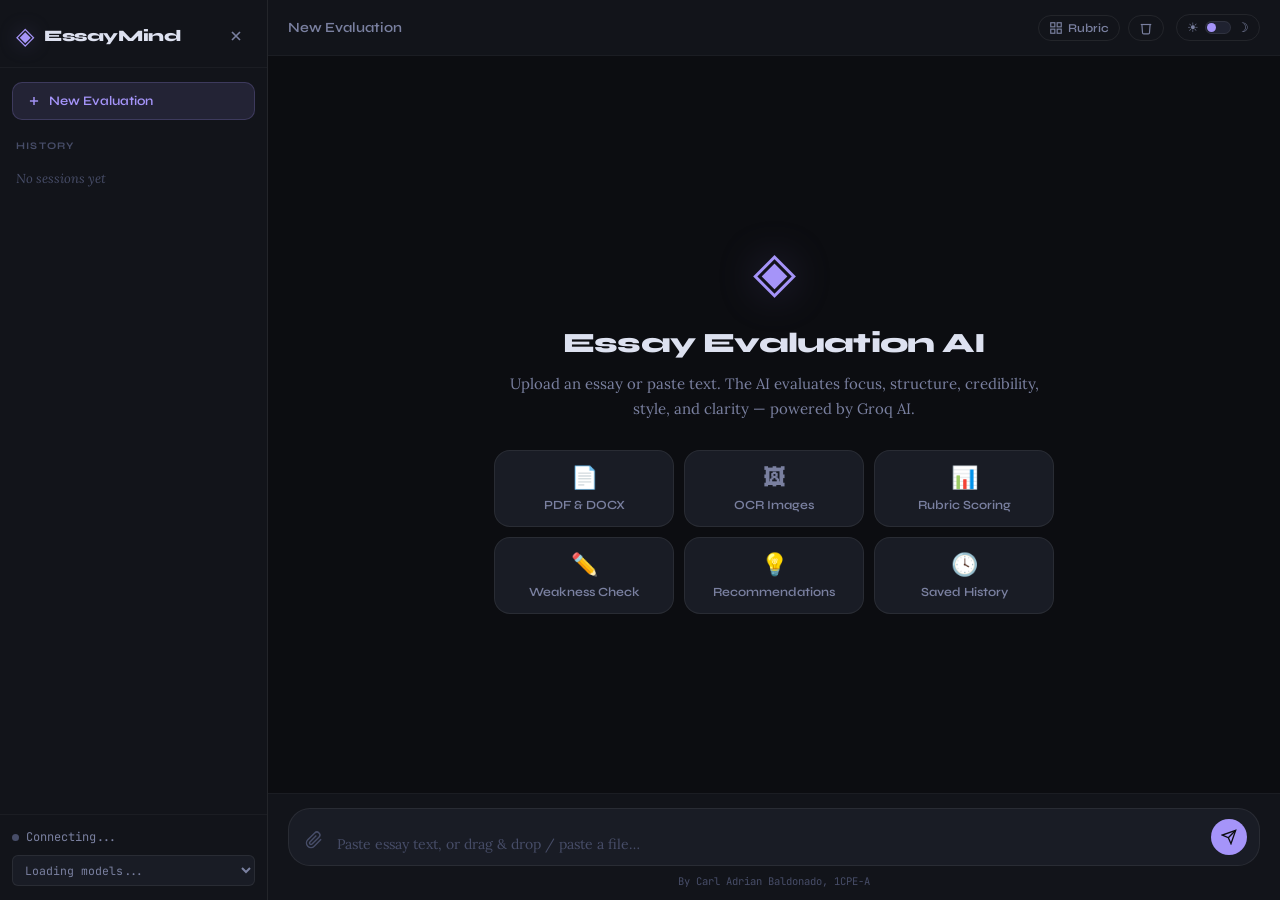
==== templates/index.html @ 4fd53bd6 "EssayMind Groq edition" ====
<!DOCTYPE html>
<html lang="en" data-theme="dark">
<head>
  <meta charset="UTF-8" />
  <meta name="viewport" content="width=device-width, initial-scale=1.0, viewport-fit=cover, maximum-scale=1.0, user-scalable=no" />
  <meta name="mobile-web-app-capable" content="yes" />
  <meta name="apple-mobile-web-app-capable" content="yes" />
  <meta name="apple-mobile-web-app-status-bar-style" content="black-translucent" />
  <meta name="apple-mobile-web-app-title" content="EssayMind" />
  <meta name="theme-color" content="#0c0d11" />
  <title>EssayMind — AI Essay Evaluator</title>
  <link rel="preconnect" href="https://fonts.googleapis.com" />
  <link href="https://fonts.googleapis.com/css2?family=Syne:wght@400;600;700;800&family=Lora:ital,wght@0,400;0,500;0,600;1,400&family=JetBrains+Mono:wght@300;400;500&display=swap" rel="stylesheet" />
  <link rel="stylesheet" href="/static/css/styles.css?v=9" />
</head>
<body>

<!-- ── SIDEBAR ─────────────────────────────────────────────────────────── -->
<aside class="sidebar" id="sidebar">
  <div class="sidebar-head">
    <div class="logo">
      <div class="logo-mark">◈</div>
      <span class="logo-name">EssayMind</span>
    </div>
    <button class="icon-btn" id="sidebarToggle" title="Collapse sidebar">
      <svg width="16" height="16" viewBox="0 0 24 24" fill="none" stroke="currentColor" stroke-width="2.5"><path d="M18 6L6 18M6 6l12 12"/></svg>
    </button>
  </div>

  <button class="new-eval-btn" id="newSessionBtn">
    <svg width="14" height="14" viewBox="0 0 24 24" fill="none" stroke="currentColor" stroke-width="2.5"><line x1="12" y1="5" x2="12" y2="19"/><line x1="5" y1="12" x2="19" y2="12"/></svg>
    New Evaluation
  </button>

  <div class="history-wrap">
    <p class="section-label">History</p>
    <div class="history-list" id="historyList">
      <div class="history-empty" id="historyEmpty">No sessions yet</div>
    </div>
  </div>

  <div class="sidebar-foot">
    <div class="ollama-badge" id="ollamaBadge">
      <span class="status-dot" id="statusDot"></span>
      <span id="statusText">Connecting...</span>
    </div>
    <div class="model-row">
      <select class="model-select" id="modelSelect" title="Active model">
        <option value="">Loading models...</option>
      </select>
    </div>
  </div>
</aside>

<!-- ── MAIN ────────────────────────────────────────────────────────────── -->
<main class="main" id="main">

  <!-- Topbar -->
  <header class="topbar">
    <button class="icon-btn" id="openSidebar" title="Open sidebar" style="display:none;">
      <svg width="18" height="18" viewBox="0 0 24 24" fill="none" stroke="currentColor" stroke-width="2"><line x1="3" y1="12" x2="21" y2="12"/><line x1="3" y1="6" x2="21" y2="6"/><line x1="3" y1="18" x2="21" y2="18"/></svg>
    </button>
    <span class="topbar-title" id="topbarTitle">New Evaluation</span>
    <div class="topbar-right">
      <button class="icon-btn chip-btn" id="rubricBtn" title="Configure rubric">
        <svg width="14" height="14" viewBox="0 0 24 24" fill="none" stroke="currentColor" stroke-width="2"><rect x="3" y="3" width="7" height="7"/><rect x="14" y="3" width="7" height="7"/><rect x="14" y="14" width="7" height="7"/><rect x="3" y="14" width="7" height="7"/></svg>
        Rubric
      </button>
      <button class="icon-btn chip-btn danger-chip" id="deleteSessionBtn" title="Delete session">
        <svg width="14" height="14" viewBox="0 0 24 24" fill="none" stroke="currentColor" stroke-width="2"><polyline points="3 6 5 6 21 6"/><path d="M19 6l-1 14a2 2 0 0 1-2 2H8a2 2 0 0 1-2-2L5 6"/></svg>
      </button>
      <!-- Theme toggle — farthest right -->
      <button class="theme-btn" id="themeToggle" title="Toggle light/dark mode">
        <span class="theme-sun">☀</span>
        <span class="theme-track"><span class="theme-knob"></span></span>
        <span class="theme-moon">☽</span>
      </button>
    </div>
  </header>

  <!-- Chat / Welcome area -->
  <div class="chat-area" id="chatArea">
    <div class="welcome" id="welcomeScreen">
      <div class="welcome-inner">
        <div class="welcome-glyph">◈</div>
        <h2 class="welcome-h">Essay Evaluation AI</h2>
        <p class="welcome-p">Upload an essay or paste text. The AI evaluates focus, structure, credibility, style, and clarity — powered by Groq AI.</p>
        <div class="feature-grid">
          <div class="feat"><span>📄</span><span>PDF & DOCX</span></div>
          <div class="feat"><span>🖼</span><span>OCR Images</span></div>
          <div class="feat"><span>📊</span><span>Rubric Scoring</span></div>
          <div class="feat"><span>✏️</span><span>Weakness Check</span></div>
          <div class="feat"><span>💡</span><span>Recommendations</span></div>
          <div class="feat"><span>🕓</span><span>Saved History</span></div>
        </div>
      </div>
    </div>
    <div class="messages" id="messages"></div>
  </div>

  <!-- Input Area -->
  <div class="input-area">
    <div class="file-chips" id="fileChips" style="display:none;"></div>
    <div class="input-box" id="inputBox">
      <label class="attach-btn" title="Attach file (PDF, DOCX, TXT, PNG, JPG)">
        <input type="file" id="fileInput" accept=".pdf,.docx,.txt,.png,.jpg,.jpeg,.webp,.bmp" style="display:none;" />
        <svg width="18" height="18" viewBox="0 0 24 24" fill="none" stroke="currentColor" stroke-width="2"><path d="M21.44 11.05l-9.19 9.19a6 6 0 0 1-8.49-8.49l9.19-9.19a4 4 0 0 1 5.66 5.66l-9.2 9.19a2 2 0 0 1-2.83-2.83l8.49-8.48"/></svg>
      </label>
      <textarea id="chatInput" class="chat-input" rows="1" placeholder="Paste essay text, or drag & drop / paste a file…"></textarea>
      <button class="send-btn" id="sendBtn" title="Evaluate">
        <svg width="16" height="16" viewBox="0 0 24 24" fill="none" stroke="currentColor" stroke-width="2"><line x1="22" y1="2" x2="11" y2="13"/><polygon points="22 2 15 22 11 13 2 9 22 2"/></svg>
      </button>
    </div>
    <p class="input-hint">By Carl Adrian Baldonado, 1CPE-A</p>
  </div>
</main>

<!-- ── RUBRIC MODAL ─────────────────────────────────────────────────────── -->
<div class="modal-bg" id="rubricModal" style="display:none;">
  <div class="modal">
    <div class="modal-head">
      <h3>Grading Rubric</h3>
      <button class="icon-btn" id="rubricClose">×</button>
    </div>
    <p class="modal-desc">Adjust criterion weights. Total must equal 100%.</p>
    <div id="rubricFields"></div>
    <div class="rubric-total-row">
      <span>Total</span>
      <span id="rubricTotal" class="rubric-total-val">100%</span>
    </div>
    <div class="modal-foot">
      <button class="btn-ghost" id="rubricReset">Reset</button>
      <button class="btn-primary" id="rubricSave">Save</button>
    </div>
  </div>
</div>

<!-- Rename Modal -->
<div class="modal-bg" id="renameModal" style="display:none;">
  <div class="modal" style="max-width:360px;">
    <div class="modal-head">
      <h3>Rename Session</h3>
      <button class="icon-btn" id="renameClose">×</button>
    </div>
    <div style="padding:16px 22px 8px;">
      <input type="text" id="renameInput" class="rename-input" placeholder="Session name…" maxlength="80" />
    </div>
    <div class="modal-foot">
      <button class="btn-ghost" id="renameCancel">Cancel</button>
      <button class="btn-primary" id="renameConfirm">Rename</button>
    </div>
  </div>
</div>

<div class="mob-overlay" id="mobOverlay"></div>

<div class="drop-overlay" id="dropOverlay">
  <div class="drop-overlay-inner">
    <div class="drop-icon">⬆</div>
    <div class="drop-label">Drop your file here</div>
    <div class="drop-sub">PDF · DOCX · TXT · Image</div>
  </div>
</div>

<script src="/static/js/app.js?v=9"></script>
</body>
</html>
---- static/css/styles.css ----
/* ============================================================
   EssayMind — Complete Design System v5
   ============================================================ */
:root {
  --r-sm:6px;--r-md:10px;--r-lg:16px;--r-xl:22px;
  --ease:cubic-bezier(.4,0,.2,1);--t:.22s;
  --font-display:'Syne',sans-serif;
  --font-body:'Lora',Georgia,serif;
  --font-mono:'JetBrains Mono',monospace;
  --sidebar-w:268px;
}
[data-theme="dark"] {
  --bg:#0c0d11;--bg-s:#12141a;--bg-e:#191c25;--bg-h:#1f2230;--bg-card:#161920;
  --br:rgba(255,255,255,.07);--br-s:rgba(255,255,255,.04);
  --tx:#dde1f0;--tx-2:#7a80a0;--tx-3:#474d68;--tx-inv:#0c0d11;
  --ac:#a594f9;--ac-dim:rgba(165,148,249,.12);--ac-glow:rgba(165,148,249,.25);--ac-hover:#b8aaff;
  --green:#4ade80;--red:#f87171;--yellow:#fbbf24;--orange:#fb923c;--blue:#60a5fa;
  --shadow:0 4px 32px rgba(0,0,0,.5);--shadow-lg:0 12px 60px rgba(0,0,0,.7);
}
[data-theme="light"] {
  --bg:#f5f4f0;--bg-s:#ffffff;--bg-e:#fafaf8;--bg-h:#eeecea;--bg-card:#ffffff;
  --br:rgba(0,0,0,.08);--br-s:rgba(0,0,0,.04);
  --tx:#1e1c1a;--tx-2:#5a5f7a;--tx-3:#aaa59f;--tx-inv:#ffffff;
  --ac:#5b4ce0;--ac-dim:rgba(91,76,224,.08);--ac-glow:rgba(91,76,224,.2);--ac-hover:#4a3dc8;
  --green:#16a34a;--red:#dc2626;--yellow:#d97706;--orange:#ea580c;--blue:#2563eb;
  --shadow:0 4px 24px rgba(0,0,0,.08);--shadow-lg:0 12px 48px rgba(0,0,0,.12);
}
*,*::before,*::after{box-sizing:border-box;margin:0;padding:0;}
html,body{height:100%;overflow:hidden;}
body{font-family:var(--font-body);background:var(--bg);color:var(--tx);display:flex;transition:background var(--t) var(--ease),color var(--t) var(--ease);}
::-webkit-scrollbar{width:5px;}
::-webkit-scrollbar-track{background:transparent;}
::-webkit-scrollbar-thumb{background:var(--br);border-radius:99px;}

/* SIDEBAR */
.sidebar{width:var(--sidebar-w);min-width:var(--sidebar-w);background:var(--bg-s);border-right:1px solid var(--br);display:flex;flex-direction:column;height:100vh;overflow:hidden;z-index:200;transition:width var(--t) var(--ease),min-width var(--t) var(--ease),transform var(--t) var(--ease);}
.sidebar.hidden{width:0;min-width:0;}
.sidebar-head{display:flex;align-items:center;justify-content:space-between;padding:20px 16px 16px;border-bottom:1px solid var(--br-s);flex-shrink:0;}
.logo{display:flex;align-items:center;gap:10px;}
.logo-mark{font-size:24px;color:var(--ac);filter:drop-shadow(0 0 10px var(--ac-glow));animation:float 4s ease-in-out infinite;}
.logo-name{font-family:var(--font-display);font-weight:800;font-size:16px;letter-spacing:-0.4px;white-space:nowrap;}
@keyframes float{0%,100%{transform:translateY(0);}50%{transform:translateY(-3px);}}
.new-eval-btn{margin:14px 12px 6px;padding:10px 14px;background:var(--ac-dim);color:var(--ac);border:1px solid rgba(165,148,249,.2);border-radius:var(--r-md);font-family:var(--font-display);font-weight:600;font-size:13px;cursor:pointer;display:flex;align-items:center;gap:8px;transition:all var(--t) var(--ease);flex-shrink:0;}
.new-eval-btn:hover{background:var(--ac);color:var(--tx-inv);border-color:var(--ac);transform:translateY(-1px);box-shadow:0 4px 16px var(--ac-glow);}
.history-wrap{flex:1;overflow-y:auto;padding:4px 8px;}
.section-label{font-family:var(--font-display);font-size:10px;font-weight:700;text-transform:uppercase;letter-spacing:1.2px;color:var(--tx-3);padding:10px 8px 6px;}
.history-empty{padding:12px 8px;font-size:13px;color:var(--tx-3);font-style:italic;}
.history-item{display:flex;align-items:center;gap:8px;padding:9px 10px;border-radius:var(--r-md);cursor:pointer;transition:background var(--t) var(--ease);}
.history-item:hover{background:var(--bg-h);}
.history-item.active{background:var(--ac-dim);border-left:2px solid var(--ac);padding-left:8px;}
.history-item-title{flex:1;font-size:13px;color:var(--tx-2);white-space:nowrap;overflow:hidden;text-overflow:ellipsis;}
.history-item.active .history-item-title{color:var(--ac);}
.history-item-date{font-size:10px;color:var(--tx-3);white-space:nowrap;}
.history-item-actions{display:none;gap:2px;align-items:center;flex-shrink:0;}
.history-item:hover .history-item-actions{display:flex;}
.history-item-rename{background:none;border:none;color:var(--tx-3);cursor:pointer;padding:2px 5px;border-radius:4px;font-size:13px;line-height:1;transition:all var(--t);}
.history-item-rename:hover{color:var(--ac);background:var(--ac-dim);}
.history-item-del{background:none;border:none;color:var(--tx-3);cursor:pointer;padding:2px 5px;border-radius:4px;font-size:15px;line-height:1;}
.history-item-del:hover{color:var(--red);background:rgba(248,113,113,.12);}
.sidebar-foot{border-top:1px solid var(--br-s);padding:14px 12px;display:flex;flex-direction:column;gap:10px;flex-shrink:0;}
.ollama-badge{display:flex;align-items:center;gap:7px;font-size:12px;color:var(--tx-2);font-family:var(--font-mono);}
.status-dot{width:7px;height:7px;border-radius:50%;background:var(--tx-3);}
.status-dot.connected{background:var(--green);box-shadow:0 0 6px var(--green);}
.status-dot.disconnected{background:var(--red);}
.model-select{width:100%;background:var(--bg-e);color:var(--tx-2);border:1px solid var(--br);border-radius:var(--r-sm);padding:6px 8px;font-family:var(--font-mono);font-size:11.5px;cursor:pointer;outline:none;}
.model-select:hover{border-color:var(--ac);}

/* MAIN */
.main{flex:1;display:flex;flex-direction:column;height:100vh;overflow:hidden;min-width:0;}
.topbar{display:flex;align-items:center;gap:12px;padding:0 20px;height:56px;border-bottom:1px solid var(--br-s);flex-shrink:0;background:var(--bg-s);}
.topbar-title{flex:1;font-family:var(--font-display);font-weight:600;font-size:14px;color:var(--tx-2);overflow:hidden;text-overflow:ellipsis;white-space:nowrap;}
.topbar-right{display:flex;gap:8px;align-items:center;}
.icon-btn{background:none;border:1px solid transparent;border-radius:var(--r-sm);color:var(--tx-2);cursor:pointer;padding:6px;display:flex;align-items:center;justify-content:center;transition:all var(--t);}
.icon-btn:hover{background:var(--bg-h);color:var(--tx);border-color:var(--br);}
.chip-btn{padding:5px 10px;gap:5px;border-radius:99px;font-family:var(--font-display);font-size:12px;font-weight:600;border:1px solid var(--br);display:flex;align-items:center;}
.chip-btn:hover{border-color:var(--ac);color:var(--ac);}
.danger-chip:hover{border-color:var(--red);color:var(--red);background:rgba(248,113,113,.08);}
.topbar .theme-btn{display:flex;align-items:center;gap:6px;background:none;border:1px solid var(--br);border-radius:99px;padding:5px 10px;cursor:pointer;color:var(--tx-2);font-size:13px;transition:all var(--t);margin-left:4px;}
.topbar .theme-btn:hover{border-color:var(--ac);color:var(--ac);}
.topbar .theme-track{width:26px;height:13px;background:var(--bg-h);border-radius:99px;position:relative;border:1px solid var(--br);flex-shrink:0;}
.topbar .theme-knob{position:absolute;top:1px;left:1px;width:9px;height:9px;border-radius:50%;background:var(--ac);transition:transform var(--t) var(--ease);}
[data-theme="light"] .topbar .theme-knob{transform:translateX(13px);}

/* CHAT AREA */
.chat-area{flex:1;overflow-y:auto;position:relative;scroll-behavior:smooth;}
.welcome{position:absolute;inset:0;display:flex;align-items:center;justify-content:center;padding:40px 24px;pointer-events:none;}
.welcome.hidden{display:none;}
.welcome-inner{text-align:center;max-width:560px;pointer-events:all;}
.welcome-glyph{font-size:56px;color:var(--ac);filter:drop-shadow(0 0 20px var(--ac-glow));margin-bottom:20px;display:block;animation:float 4s ease-in-out infinite;}
.welcome-h{font-family:var(--font-display);font-size:28px;font-weight:800;letter-spacing:-0.8px;margin-bottom:12px;}
.welcome-p{color:var(--tx-2);font-size:15px;line-height:1.65;margin-bottom:28px;}
.feature-grid{display:grid;grid-template-columns:repeat(3,1fr);gap:10px;}
.feat{background:var(--bg-e);border:1px solid var(--br);border-radius:var(--r-lg);padding:14px 12px;display:flex;flex-direction:column;align-items:center;gap:6px;font-size:12.5px;color:var(--tx-2);font-family:var(--font-display);font-weight:600;transition:all var(--t);}
.feat:hover{border-color:var(--ac);color:var(--ac);transform:translateY(-2px);}
.feat span:first-child{font-size:22px;}
.messages{padding:24px 20px 16px;display:flex;flex-direction:column;gap:16px;max-width:860px;margin:0 auto;width:100%;}

/* MESSAGES */
.msg{display:flex;gap:12px;animation:msgIn .25s var(--ease) both;}
@keyframes msgIn{from{opacity:0;transform:translateY(8px);}to{opacity:1;transform:translateY(0);}}
.msg-user{flex-direction:row-reverse;}
.msg-avatar{width:32px;height:32px;border-radius:50%;display:flex;align-items:center;justify-content:center;font-size:14px;flex-shrink:0;}
.msg-user .msg-avatar{background:var(--ac);color:var(--tx-inv);}
.msg-ai .msg-avatar{background:var(--bg-e);border:1px solid var(--br);color:var(--ac);}
.msg-body{flex:1;max-width:76%;}
.msg-user .msg-body{display:flex;flex-direction:column;align-items:flex-end;}
.msg-bubble{padding:12px 16px;border-radius:var(--r-lg);font-size:14.5px;line-height:1.65;}
.msg-user .msg-bubble{background:var(--ac);color:var(--tx-inv);border-bottom-right-radius:4px;}
.msg-ai .msg-bubble{background:var(--bg-e);border:1px solid var(--br);color:var(--tx);border-bottom-left-radius:4px;width:100%;}
.msg-time{font-family:var(--font-mono);font-size:10px;color:var(--tx-3);margin-top:5px;padding:0 4px;}

/* EVAL CARD */
.eval-card{background:var(--bg-card);border:1px solid var(--br);border-radius:var(--r-xl);overflow:hidden;width:100%;margin-top:4px;}
.eval-header{padding:20px 22px 16px;border-bottom:1px solid var(--br-s);display:flex;align-items:flex-start;justify-content:space-between;gap:16px;}
.eval-title-row{display:flex;align-items:center;justify-content:space-between;gap:8px;margin-bottom:4px;}
.eval-title{font-family:var(--font-display);font-weight:800;font-size:15px;}
.eval-summary{font-size:13.5px;color:var(--tx-2);line-height:1.55;max-width:500px;}
.eval-score-circle{flex-shrink:0;width:76px;height:76px;border-radius:50%;display:flex;flex-direction:column;align-items:center;justify-content:center;border:3px solid currentColor;}
.eval-score-num{font-family:'Syne',sans-serif;font-weight:800;font-size:22px;line-height:1;letter-spacing:-1px;}
.eval-grade{font-family:'Syne',sans-serif;font-weight:700;font-size:13px;letter-spacing:1px;}
.collapse-btn{background:none;border:1px solid var(--br);border-radius:var(--r-sm);color:var(--tx-3);cursor:pointer;padding:4px 6px;display:flex;align-items:center;justify-content:center;transition:all var(--t);flex-shrink:0;}
.collapse-btn:hover{color:var(--ac);border-color:var(--ac);}
.collapse-icon{transition:transform var(--t) var(--ease);}
.eval-body{overflow:hidden;transition:max-height 0.4s cubic-bezier(.4,0,.2,1),opacity 0.3s var(--ease);max-height:2000px;opacity:1;}
.eval-body.collapsed{max-height:0;opacity:0;}
.eval-tabs{display:flex;border-bottom:1px solid var(--br-s);background:var(--bg-s);overflow-x:auto;scrollbar-width:none;}
.eval-tab{padding:11px 18px;font-family:var(--font-display);font-weight:600;font-size:12px;cursor:pointer;color:var(--tx-3);border-bottom:2px solid transparent;white-space:nowrap;transition:all var(--t);background:none;border-top:none;border-left:none;border-right:none;}
.eval-tab:hover{color:var(--tx-2);}
.eval-tab.active{color:var(--ac);border-bottom-color:var(--ac);}
.eval-panels{padding:18px 22px;}
.eval-panel{display:none;}
.eval-panel.active{display:block;}

/* SCORE BARS — pill style */
.criteria-list{display:flex;flex-direction:column;gap:20px;}
.criterion-item{}
.criterion-head{display:flex;justify-content:space-between;align-items:center;margin-bottom:9px;}
.criterion-label{font-family:var(--font-display);font-weight:700;font-size:13.5px;}
.criterion-score{font-family:'Syne',sans-serif;font-weight:800;font-size:14px;}
.score-denom{opacity:.35;font-size:.8em;}
.score-bar{width:100%;height:22px;background:var(--bg-h);border-radius:99px;overflow:hidden;position:relative;}
.score-fill{height:100%;width:0%;border-radius:99px;position:relative;transition:none;}
.score-fill::after{content:'';position:absolute;top:4px;left:8px;right:8px;height:5px;border-radius:99px;background:rgba(255,255,255,.18);pointer-events:none;}
.criterion-feedback{font-size:12.5px;color:var(--tx-2);line-height:1.55;margin-top:8px;}

/* ERRORS */
.errors-list{display:flex;flex-direction:column;gap:10px;}
.error-item{background:var(--bg-e);border:1px solid var(--br);border-left:3px solid var(--red);border-radius:var(--r-md);padding:12px 14px;}
.error-type-badge{display:inline-flex;padding:2px 8px;border-radius:99px;font-family:var(--font-mono);font-size:10px;font-weight:500;text-transform:uppercase;letter-spacing:0.5px;margin-bottom:6px;}
.error-type-Grammar{background:rgba(248,113,113,.15);color:var(--red);}
.error-type-Punctuation{background:rgba(251,191,36,.15);color:var(--yellow);}
.error-type-Spelling{background:rgba(251,146,60,.15);color:var(--orange);}
.error-type-Style{background:rgba(96,165,250,.15);color:var(--blue);}
.error-type-Clarity{background:rgba(165,148,249,.15);color:var(--ac);}
.error-type-Structure{background:rgba(74,222,128,.15);color:var(--green);}
.error-found{font-family:var(--font-mono);font-size:12px;color:var(--red);background:rgba(248,113,113,.07);padding:3px 7px;border-radius:4px;margin-bottom:5px;display:inline-block;text-decoration:line-through;}
.error-issue{font-size:13px;color:var(--tx-2);margin-bottom:4px;}
.error-fix{font-size:12.5px;color:var(--green);font-family:var(--font-mono);}
.error-fix::before{content:"-> ";}
.no-errors{text-align:center;padding:24px;color:var(--green);font-size:14px;}
.no-errors::before{display:block;font-size:32px;margin-bottom:8px;content:"checkmark";}

/* RECS & STRENGTHS */
.recs-list{display:flex;flex-direction:column;gap:10px;}
.rec-item{display:flex;gap:10px;align-items:flex-start;padding:12px 14px;background:var(--bg-e);border-radius:var(--r-md);border:1px solid var(--br);font-size:13.5px;line-height:1.55;color:var(--tx-2);transition:all var(--t);}
.rec-item:hover{border-color:var(--ac);color:var(--tx);}
.rec-num{font-family:var(--font-mono);font-size:11px;color:var(--ac);background:var(--ac-dim);border-radius:50%;width:22px;height:22px;display:flex;align-items:center;justify-content:center;flex-shrink:0;margin-top:1px;}
.strengths-list{display:flex;flex-direction:column;gap:9px;}
.strength-item{display:flex;gap:8px;font-size:13.5px;color:var(--tx-2);line-height:1.5;}
.strength-item::before{content:"✓";color:var(--green);font-weight:700;flex-shrink:0;margin-top:1px;}
.eval-meta{display:flex;gap:16px;padding:12px 22px;border-top:1px solid var(--br-s);background:var(--bg-s);flex-wrap:wrap;}
.eval-meta-item{font-family:var(--font-mono);font-size:11px;color:var(--tx-3);}
.eval-meta-item strong{color:var(--tx-2);}
.err-badge{margin-left:5px;background:var(--red);color:#fff;border-radius:99px;padding:1px 6px;font-size:10px;font-family:var(--font-mono);vertical-align:middle;}
.empty-msg{color:var(--tx-3);font-size:13px;font-style:italic;padding:8px 0;}

/* LOADING */
.loading-card{background:var(--bg-e);border:1px solid var(--br);border-radius:var(--r-xl);padding:18px 20px 14px;width:100%;min-width:280px;max-width:480px;}
.lc-top{display:flex;justify-content:space-between;align-items:center;margin-bottom:10px;}
.lc-status{font-family:var(--font-display);font-weight:600;font-size:13px;color:var(--tx);transition:opacity 0.2s;}
.lc-pct{font-family:var(--font-mono);font-size:12px;color:var(--ac);font-weight:500;}
.lc-track{height:6px;background:var(--bg-h);border-radius:99px;overflow:hidden;margin-bottom:14px;}
.lc-bar{height:100%;width:0%;border-radius:99px;background:linear-gradient(90deg,var(--ac),var(--ac-hover),#c4b8ff);background-size:200% 100%;transition:width 0.4s;animation:shimmer 2s linear infinite;}
@keyframes shimmer{0%{background-position:200% 0;}100%{background-position:-200% 0;}}
.lc-steps{display:flex;gap:6px;align-items:center;flex-wrap:wrap;}
.lc-step{font-family:var(--font-mono);font-size:10px;color:var(--tx-3);padding:3px 8px;border-radius:99px;border:1px solid transparent;transition:all 0.3s;}
.lc-step::before{content:"- ";}
.lc-step:first-child::before{content:"";}
.ls-done{color:var(--green);border-color:rgba(74,222,128,.25);background:rgba(74,222,128,.08);}
.ls-active{color:var(--ac);border-color:rgba(165,148,249,.3);background:var(--ac-dim);animation:pulse-step 1.5s ease-in-out infinite;}
@keyframes pulse-step{0%,100%{opacity:1;}50%{opacity:0.6;}}
.lc-avatar{animation:spin-slow 3s linear infinite;}
@keyframes spin-slow{0%{transform:rotate(0deg);}100%{transform:rotate(360deg);}}

/* INPUT AREA */
.input-area{border-top:1px solid var(--br-s);padding:14px 20px 12px;background:var(--bg-s);flex-shrink:0;}
.file-chips{display:flex;gap:8px;flex-wrap:wrap;margin-bottom:10px;}
.file-chip{display:flex;align-items:center;gap:6px;padding:5px 10px;background:var(--ac-dim);border:1px solid rgba(165,148,249,.2);border-radius:99px;font-size:12px;color:var(--ac);font-family:var(--font-mono);}
.file-chip-remove{background:none;border:none;cursor:pointer;color:var(--ac);padding:0;font-size:14px;line-height:1;}
.file-chip-remove:hover{color:var(--red);}
.input-box{display:flex;align-items:flex-end;gap:10px;background:var(--bg-e);border:1px solid var(--br);border-radius:var(--r-xl);padding:10px 12px;transition:border-color var(--t);}
.input-box:focus-within{border-color:var(--ac);box-shadow:0 0 0 3px var(--ac-dim);}
.input-box.drag-over{border-color:var(--ac);box-shadow:0 0 0 3px var(--ac-dim);}
.attach-btn{display:flex;align-items:center;color:var(--tx-3);cursor:pointer;padding:4px;border-radius:var(--r-sm);transition:color var(--t);flex-shrink:0;margin-bottom:2px;}
.attach-btn:hover{color:var(--ac);}
.chat-input{flex:1;background:none;border:none;outline:none;color:var(--tx);font-family:var(--font-body);font-size:14px;line-height:1.6;resize:none;max-height:180px;overflow-y:auto;}
.chat-input::placeholder{color:var(--tx-3);}
.send-btn{width:36px;height:36px;border-radius:50%;background:var(--ac);color:var(--tx-inv);border:none;cursor:pointer;display:flex;align-items:center;justify-content:center;transition:all var(--t);flex-shrink:0;}
.send-btn:hover{background:var(--ac-hover);transform:scale(1.05);}
.send-btn:disabled{opacity:0.4;cursor:not-allowed;transform:none;}
.input-hint{font-family:var(--font-mono);font-size:10.5px;color:var(--tx-3);text-align:center;margin-top:8px;}

/* MODALS */
.modal-bg{position:fixed;inset:0;background:rgba(0,0,0,.55);backdrop-filter:blur(6px);display:flex;align-items:center;justify-content:center;z-index:1000;padding:20px;animation:fadeIn .2s var(--ease);}
@keyframes fadeIn{from{opacity:0;}to{opacity:1;}}
.modal{background:var(--bg-s);border:1px solid var(--br);border-radius:var(--r-xl);width:100%;max-width:500px;max-height:85vh;overflow-y:auto;box-shadow:var(--shadow-lg);animation:slideUp .25s var(--ease);}
@keyframes slideUp{from{opacity:0;transform:translateY(20px);}to{opacity:1;transform:translateY(0);}}
.modal-head{display:flex;align-items:center;justify-content:space-between;padding:20px 22px 14px;border-bottom:1px solid var(--br-s);}
.modal-head h3{font-family:var(--font-display);font-size:16px;font-weight:800;}
.modal-head .icon-btn{font-size:20px;}
.modal-desc{padding:14px 22px 4px;font-size:13px;color:var(--tx-2);line-height:1.5;}
#rubricFields{padding:12px 22px;display:flex;flex-direction:column;gap:14px;}
.rubric-field-head{display:flex;justify-content:space-between;align-items:center;margin-bottom:6px;}
.rubric-field-label{font-family:var(--font-display);font-weight:600;font-size:13px;}
.rubric-field-desc{font-size:11.5px;color:var(--tx-3);margin-bottom:6px;}
.rubric-weight-row{display:flex;align-items:center;gap:10px;}
.rubric-slider{flex:1;-webkit-appearance:none;height:4px;border-radius:99px;background:var(--bg-h);outline:none;cursor:pointer;}
.rubric-slider::-webkit-slider-thumb{-webkit-appearance:none;width:16px;height:16px;border-radius:50%;background:var(--ac);cursor:pointer;}
.rubric-weight-val{font-family:var(--font-mono);font-size:12px;color:var(--ac);width:36px;text-align:right;}
.rubric-total-row{display:flex;justify-content:space-between;padding:10px 22px 4px;font-family:var(--font-display);font-weight:700;font-size:13px;border-top:1px solid var(--br-s);color:var(--tx-2);}
.rubric-total-val{color:var(--ac);}
.rubric-total-val.over{color:var(--red);}
.modal-foot{display:flex;gap:10px;justify-content:flex-end;padding:14px 22px 20px;}
.btn-ghost{padding:9px 18px;background:none;border:1px solid var(--br);border-radius:var(--r-md);color:var(--tx-2);font-family:var(--font-display);font-weight:600;font-size:13px;cursor:pointer;transition:all var(--t);}
.btn-ghost:hover{border-color:var(--ac);color:var(--ac);}
.btn-primary{padding:9px 18px;background:var(--ac);border:none;border-radius:var(--r-md);color:var(--tx-inv);font-family:var(--font-display);font-weight:700;font-size:13px;cursor:pointer;transition:all var(--t);}
.btn-primary:hover{background:var(--ac-hover);transform:translateY(-1px);}
.rename-input{width:100%;background:var(--bg-e);border:1px solid var(--br);border-radius:var(--r-md);padding:10px 14px;font-family:var(--font-body);font-size:14px;color:var(--tx);outline:none;transition:border-color var(--t);}
.rename-input:focus{border-color:var(--ac);box-shadow:0 0 0 3px var(--ac-dim);}

/* DRAG AND DROP */
.drop-overlay{position:fixed;inset:0;background:rgba(0,0,0,0.7);backdrop-filter:blur(8px);display:flex;align-items:center;justify-content:center;z-index:2000;opacity:0;pointer-events:none;transition:opacity 0.2s var(--ease);}
.drop-overlay.visible{opacity:1;pointer-events:all;}
.drop-overlay-inner{border:2px dashed var(--ac);border-radius:var(--r-xl);padding:48px 64px;text-align:center;background:var(--ac-dim);box-shadow:0 0 60px var(--ac-glow);}
.drop-icon{font-size:48px;color:var(--ac);margin-bottom:12px;animation:float 1.5s ease-in-out infinite;}
.drop-label{font-family:var(--font-display);font-weight:800;font-size:22px;color:var(--ac);margin-bottom:6px;}
.drop-sub{font-family:var(--font-mono);font-size:12px;color:var(--tx-2);letter-spacing:1px;}

.mob-overlay{display:none;position:fixed;inset:0;background:rgba(0,0,0,.6);z-index:150;}

/* ── Mobile & Touch (Android + iOS) ─────────────────────────── */
@media(max-width:768px){
  /* Sidebar becomes a slide-in drawer */
  .sidebar{
    position:fixed;top:0;left:0;bottom:0;
    transform:translateX(-100%);
    min-width:min(var(--sidebar-w), 85vw) !important;
    width:min(var(--sidebar-w), 85vw) !important;
    transition:transform var(--t) var(--ease);
    z-index:300;
  }
  .sidebar.mobile-open{transform:translateX(0);}
  .sidebar.hidden{transform:translateX(-100%);}
  .mob-overlay.visible{display:block;}
  #openSidebar{display:flex !important;}
  #sidebarToggle{display:flex !important;}

  /* Topbar */
  .topbar{padding:0 12px;gap:8px;}
  .topbar-title{font-size:13px;}
  .chip-btn span:not(svg){display:none;} /* hide text labels on chips */
  .topbar .theme-btn .theme-sun,
  .topbar .theme-btn .theme-moon{display:none;}

  /* Welcome screen */
  .welcome{padding:20px 16px;align-items:flex-start;overflow-y:auto;}
  .welcome-h{font-size:22px;}
  .feature-grid{grid-template-columns:repeat(2,1fr);gap:8px;}
  .feat{padding:12px 8px;font-size:11.5px;}

  /* Messages */
  .messages{padding:12px 10px 8px;}
  .msg-body{max-width:90% !important;}
  .msg-bubble{font-size:13.5px;padding:10px 13px;}

  /* Eval card */
  .eval-header{flex-direction:column;gap:12px;padding:14px 14px 12px;}
  .eval-score-circle{align-self:flex-end;}
  .eval-tabs{font-size:11px;}
  .eval-tab{padding:9px 12px;font-size:11px;}
  .eval-panels{padding:14px 14px;}
  .eval-meta{padding:10px 14px;gap:10px;}

  /* Score bars */
  .score-bar{height:18px;}

  /* AI detection */
  .ai-detect-header{flex-direction:column;gap:10px;}

  /* Input area */
  .input-area{padding:10px 10px 8px;}
  .input-box{padding:8px 10px;}
  .chat-input{font-size:16px;} /* 16px prevents iOS zoom on focus */

  /* Modals */
  .modal{max-width:calc(100vw - 24px);max-height:90vh;}
  .drop-overlay-inner{padding:32px 24px;}
  .drop-label{font-size:18px;}

  /* Collapse footer */
  .eval-collapse-footer{padding:8px 0 12px;}
}

@media(max-width:400px){
  .feature-grid{grid-template-columns:repeat(2,1fr);}
  .eval-tabs{overflow-x:auto;}
  .eval-tab{font-size:10px;padding:8px 10px;}
  .sidebar{min-width:90vw !important;width:90vw !important;}
}

/* ── Safe Area — Android nav bar + iOS home indicator ──────── */
/* This prevents the input bar from hiding behind the Android
   navigation gestures bar or iOS home indicator */
@supports(padding: max(0px)) {
  body {
    /* Pad the whole body so nothing hides under nav bars */
    padding-bottom: env(safe-area-inset-bottom, 0px);
  }
  .input-area {
    padding-bottom: max(12px, env(safe-area-inset-bottom));
  }
  .topbar {
    padding-top: max(0px, env(safe-area-inset-top));
    height: calc(56px + env(safe-area-inset-top, 0px));
  }
  .sidebar {
    padding-bottom: env(safe-area-inset-bottom, 0px);
  }
}

/* Android specifically — add bottom padding to account for
   the gesture navigation bar (which is ~48px on most devices) */
@media (max-width: 768px) {
  .input-area {
    padding-bottom: max(16px, env(safe-area-inset-bottom, 16px));
    /* Extra bottom margin so content doesn't hide under nav */
    margin-bottom: env(safe-area-inset-bottom, 0px);
  }
  .main {
    /* Prevent content from going under the Android nav bar */
    padding-bottom: env(safe-area-inset-bottom, 0px);
  }
}

/* Touch-friendly tap targets */
@media(hover:none){
  .history-item{padding:11px 10px;}
  .eval-tab{padding:12px 16px;}
  .icon-btn{padding:8px;}
  .send-btn{width:40px;height:40px;}
  .new-eval-btn{padding:12px 14px;}
  /* Always show history actions on touch devices */
  .history-item-actions{display:flex;}
}

.hidden{display:none !important;}

/* ── Collapse footer (bottom-center) ────────────────────────── */
.eval-collapse-footer {
  display: flex;
  justify-content: center;
  padding: 10px 0 14px;
  border-top: 1px solid var(--br-s);
  background: var(--bg-s);
}
.collapse-btn {
  display: flex;
  align-items: center;
  gap: 6px;
  background: none;
  border: 1px solid var(--br);
  border-radius: 99px;
  color: var(--tx-3);
  cursor: pointer;
  padding: 5px 14px;
  font-family: var(--font-display);
  font-size: 11px;
  font-weight: 600;
  letter-spacing: 0.5px;
  text-transform: uppercase;
  transition: all var(--t);
}
.collapse-btn:hover { color: var(--ac); border-color: var(--ac); background: var(--ac-dim); }
.collapse-icon { transition: transform var(--t) var(--ease); }
.collapse-label {}

/* ── AI Detection Panel ──────────────────────────────────────── */
.ai-detect-wrap { display: flex; flex-direction: column; gap: 14px; }

.ai-detect-header {
  display: flex;
  align-items: center;
  justify-content: space-between;
  gap: 16px;
}
.ai-detect-verdict {
  display: flex;
  align-items: center;
  gap: 12px;
}
.ai-verdict-icon { font-size: 32px; }
.ai-verdict-label {
  font-family: var(--font-display);
  font-weight: 800;
  font-size: 16px;
  line-height: 1.2;
}
.ai-verdict-sub {
  font-size: 12px;
  color: var(--tx-2);
  font-family: var(--font-mono);
  margin-top: 2px;
}
.ai-prob-circle {
  flex-shrink: 0;
  width: 68px; height: 68px;
  border-radius: 50%;
  border: 3px solid;
  display: flex;
  flex-direction: column;
  align-items: center;
  justify-content: center;
}

/* Probability gradient bar */
.ai-prob-bar-wrap { display: flex; flex-direction: column; gap: 4px; }
.ai-prob-track {
  width: 100%;
  height: 10px;
  background: var(--bg-h);
  border-radius: 99px;
  overflow: visible;
  position: relative;
}
.ai-prob-fill {
  height: 100%;
  border-radius: 99px;
  background-size: 200% 100%;
  transition: width 1s cubic-bezier(.4,0,.2,1);
  position: relative;
}
.ai-prob-fill::after {
  content: '';
  position: absolute;
  top: 2px; left: 6px; right: 6px;
  height: 3px;
  border-radius: 99px;
  background: rgba(255,255,255,.25);
}
.ai-prob-marker {
  position: absolute;
  top: 50%;
  transform: translate(-50%, -50%);
  width: 14px; height: 14px;
  border-radius: 50%;
  border: 2px solid var(--bg-s);
  box-shadow: 0 0 8px rgba(0,0,0,.4);
}
.ai-prob-labels {
  display: flex;
  justify-content: space-between;
  font-family: var(--font-mono);
  font-size: 10px;
  color: var(--tx-3);
  padding: 0 2px;
}

.ai-explanation {
  font-size: 13px;
  color: var(--tx-2);
  line-height: 1.6;
  background: var(--bg-e);
  border: 1px solid var(--br);
  border-radius: var(--r-md);
  padding: 12px 14px;
}
.ai-section-label {
  font-family: var(--font-display);
  font-weight: 700;
  font-size: 12px;
  color: var(--tx-2);
  text-transform: uppercase;
  letter-spacing: 0.5px;
  margin-top: 4px;
}
.ai-list { display: flex; flex-direction: column; gap: 6px; }
.ai-list-item {
  font-size: 13px;
  color: var(--tx-2);
  line-height: 1.5;
  padding: 8px 12px;
  border-radius: var(--r-md);
}
.ai-list-bad  .ai-list-item { background: rgba(232,113,126,.08); border: 1px solid rgba(232,113,126,.2); }
.ai-list-bad  .ai-list-item::before { content: "⚠ "; color: #e8717e; }
.ai-list-good .ai-list-item { background: rgba(62,207,112,.08); border: 1px solid rgba(62,207,112,.2); }
.ai-list-good .ai-list-item::before { content: "✓ "; color: #3ecf70; }
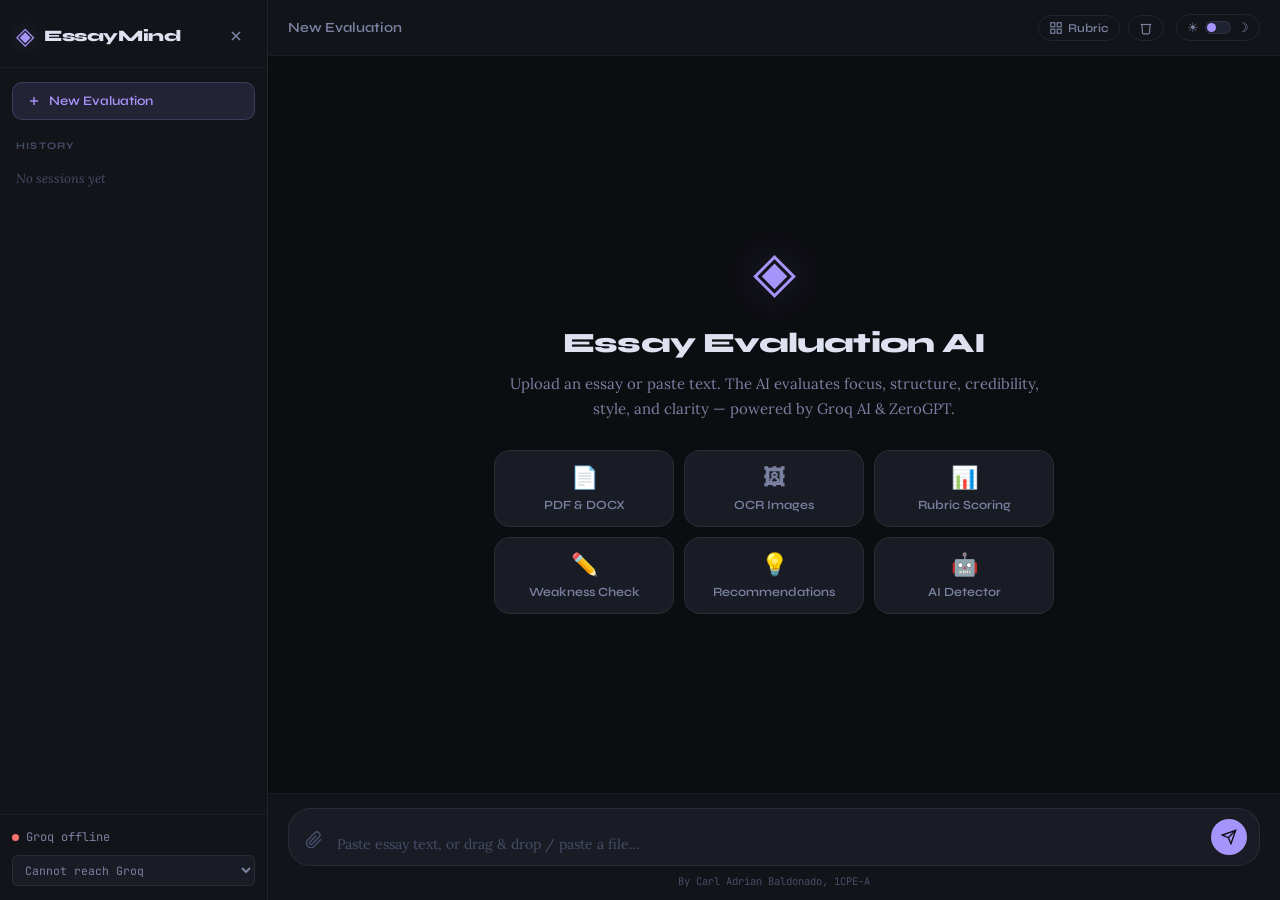
==== commit 096e405f: "Update welcome screen, retrying animation, rate limit fix" ====
--- a/templates/index.html
+++ b/templates/index.html
@@ -84,14 +84,14 @@
       <div class="welcome-inner">
         <div class="welcome-glyph">◈</div>
         <h2 class="welcome-h">Essay Evaluation AI</h2>
-        <p class="welcome-p">Upload an essay or paste text. The AI evaluates focus, structure, credibility, style, and clarity — powered by Groq AI.</p>
+        <p class="welcome-p">Upload an essay or paste text. The AI evaluates focus, structure, credibility, style, and clarity — powered by Groq AI &amp; ZeroGPT.</p>
         <div class="feature-grid">
           <div class="feat"><span>📄</span><span>PDF & DOCX</span></div>
           <div class="feat"><span>🖼</span><span>OCR Images</span></div>
           <div class="feat"><span>📊</span><span>Rubric Scoring</span></div>
           <div class="feat"><span>✏️</span><span>Weakness Check</span></div>
           <div class="feat"><span>💡</span><span>Recommendations</span></div>
-          <div class="feat"><span>🕓</span><span>Saved History</span></div>
+          <div class="feat"><span>🤖</span><span>AI Detector</span></div>
         </div>
       </div>
     </div>
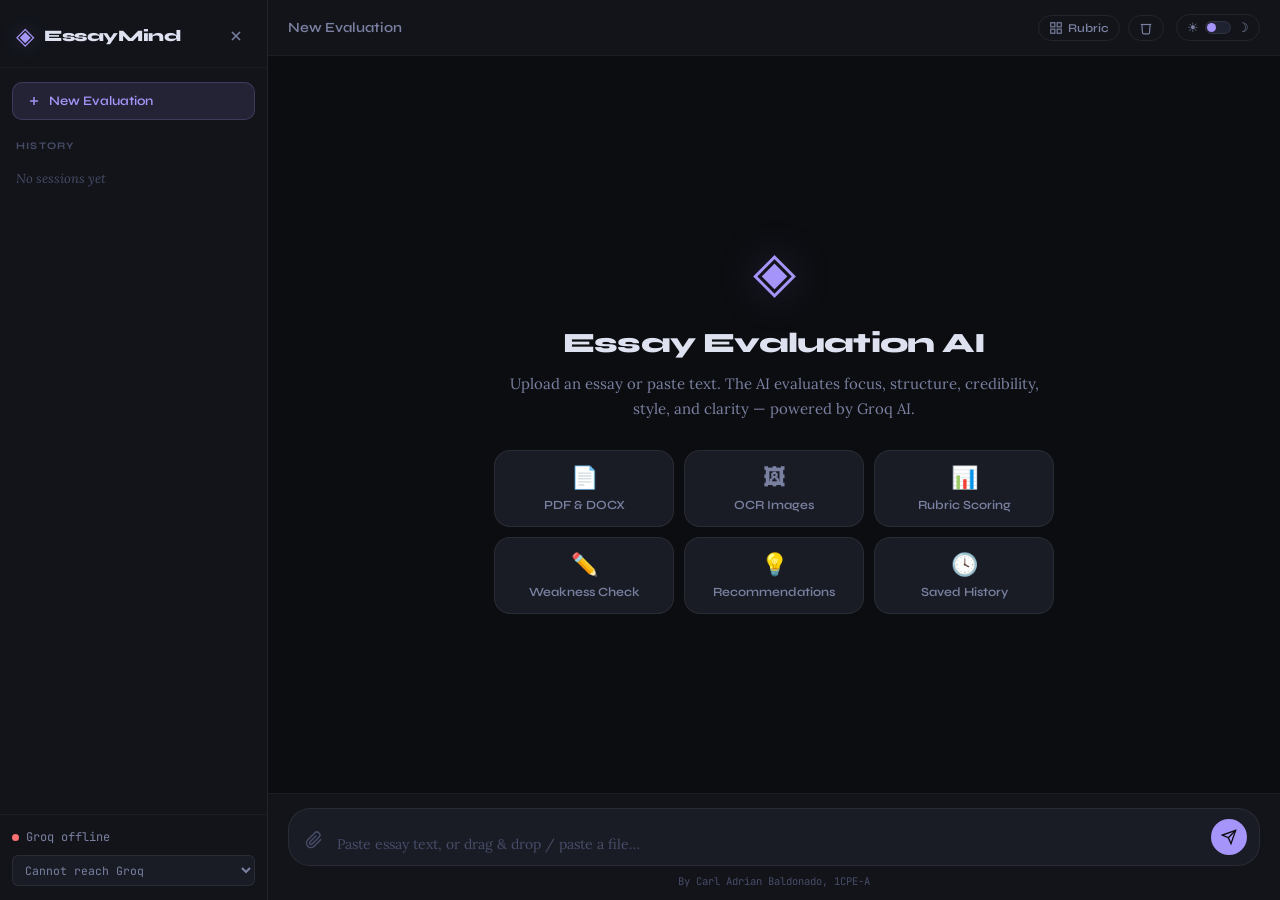
==== commit d0800f02: "Add styled notification banner, fix Groq retry, session abort" ====
--- a/templates/index.html
+++ b/templates/index.html
@@ -84,14 +84,14 @@
       <div class="welcome-inner">
         <div class="welcome-glyph">◈</div>
         <h2 class="welcome-h">Essay Evaluation AI</h2>
-        <p class="welcome-p">Upload an essay or paste text. The AI evaluates focus, structure, credibility, style, and clarity — powered by Groq AI &amp; ZeroGPT.</p>
+        <p class="welcome-p">Upload an essay or paste text. The AI evaluates focus, structure, credibility, style, and clarity — powered by Groq AI.</p>
         <div class="feature-grid">
           <div class="feat"><span>📄</span><span>PDF & DOCX</span></div>
           <div class="feat"><span>🖼</span><span>OCR Images</span></div>
           <div class="feat"><span>📊</span><span>Rubric Scoring</span></div>
           <div class="feat"><span>✏️</span><span>Weakness Check</span></div>
           <div class="feat"><span>💡</span><span>Recommendations</span></div>
-          <div class="feat"><span>🤖</span><span>AI Detector</span></div>
+          <div class="feat"><span>🕓</span><span>Saved History</span></div>
         </div>
       </div>
     </div>
@@ -162,6 +162,21 @@
   </div>
 </div>
 
+
+<!-- ── WARNING / NOTIFICATION BANNER ──────────────────────────────────── -->
+<div class="warn-banner" id="warnBanner" style="display:none;" role="alert">
+  <div class="warn-inner">
+    <span class="warn-icon">⚠</span>
+    <div class="warn-body">
+      <div class="warn-title" id="warnTitle">Notice</div>
+      <div class="warn-msg"  id="warnMsg"></div>
+    </div>
+    <button class="warn-close" id="warnClose" aria-label="Dismiss">
+      <svg width="13" height="13" viewBox="0 0 24 24" fill="none" stroke="currentColor" stroke-width="2.5"><path d="M18 6L6 18M6 6l12 12"/></svg>
+    </button>
+  </div>
+</div>
+
 <script src="/static/js/app.js?v=9"></script>
 </body>
 </html>
--- a/static/css/styles.css
+++ b/static/css/styles.css
@@ -505,3 +505,116 @@
 .ai-list-bad  .ai-list-item::before { content: "⚠ "; color: #e8717e; }
 .ai-list-good .ai-list-item { background: rgba(62,207,112,.08); border: 1px solid rgba(62,207,112,.2); }
 .ai-list-good .ai-list-item::before { content: "✓ "; color: #3ecf70; }
+
+/* ── WARN / NOTIFICATION BANNER ───────────────────────────────────────── */
+.warn-banner {
+  position: fixed;
+  top: 18px;
+  left: 50%;
+  transform: translateX(-50%) translateY(-12px);
+  z-index: 9999;
+  min-width: 300px;
+  max-width: min(480px, calc(100vw - 32px));
+  opacity: 0;
+  pointer-events: none;
+  transition: opacity .25s var(--ease), transform .25s var(--ease);
+}
+.warn-banner.visible {
+  opacity: 1;
+  transform: translateX(-50%) translateY(0);
+  pointer-events: all;
+}
+.warn-inner {
+  display: flex;
+  align-items: flex-start;
+  gap: 12px;
+  padding: 14px 16px;
+  background: var(--bg-card);
+  border: 1px solid var(--br);
+  border-left: 3px solid var(--red);
+  border-radius: var(--r-lg);
+  box-shadow: var(--shadow-lg);
+  backdrop-filter: blur(12px);
+}
+/* info variant (purple accent) */
+.warn-banner.warn-info .warn-inner {
+  border-left-color: var(--ac);
+}
+.warn-banner.warn-info .warn-icon { color: var(--ac); }
+
+/* success variant (green) */
+.warn-banner.warn-success .warn-inner {
+  border-left-color: var(--green);
+}
+.warn-banner.warn-success .warn-icon { color: var(--green); }
+
+.warn-icon {
+  font-size: 16px;
+  color: var(--red);
+  flex-shrink: 0;
+  margin-top: 1px;
+  line-height: 1;
+}
+.warn-body {
+  flex: 1;
+  min-width: 0;
+}
+.warn-title {
+  font-family: var(--font-display);
+  font-weight: 700;
+  font-size: 13px;
+  color: var(--tx);
+  margin-bottom: 3px;
+  letter-spacing: -0.2px;
+}
+.warn-msg {
+  font-family: var(--font-body);
+  font-size: 13px;
+  color: var(--tx-2);
+  line-height: 1.5;
+}
+.warn-close {
+  background: none;
+  border: none;
+  color: var(--tx-3);
+  cursor: pointer;
+  padding: 2px;
+  display: flex;
+  align-items: center;
+  justify-content: center;
+  border-radius: var(--r-sm);
+  flex-shrink: 0;
+  transition: color var(--t), background var(--t);
+  margin-top: 1px;
+}
+.warn-close:hover { color: var(--tx); background: var(--bg-h); }
+
+/* Animated progress bar for "retrying" state */
+.warn-progress {
+  margin-top: 10px;
+  height: 3px;
+  background: var(--bg-h);
+  border-radius: 99px;
+  overflow: hidden;
+}
+.warn-progress-bar {
+  height: 100%;
+  width: 40%;
+  background: var(--ac);
+  border-radius: 99px;
+  animation: warn-slide 1.6s ease-in-out infinite;
+}
+@keyframes warn-slide {
+  0%   { transform: translateX(-100%); }
+  50%  { transform: translateX(200%); }
+  100% { transform: translateX(200%); }
+}
+
+/* Mobile */
+@media (max-width: 520px) {
+  .warn-banner {
+    top: 12px;
+    min-width: 0;
+    width: calc(100vw - 24px);
+  }
+}
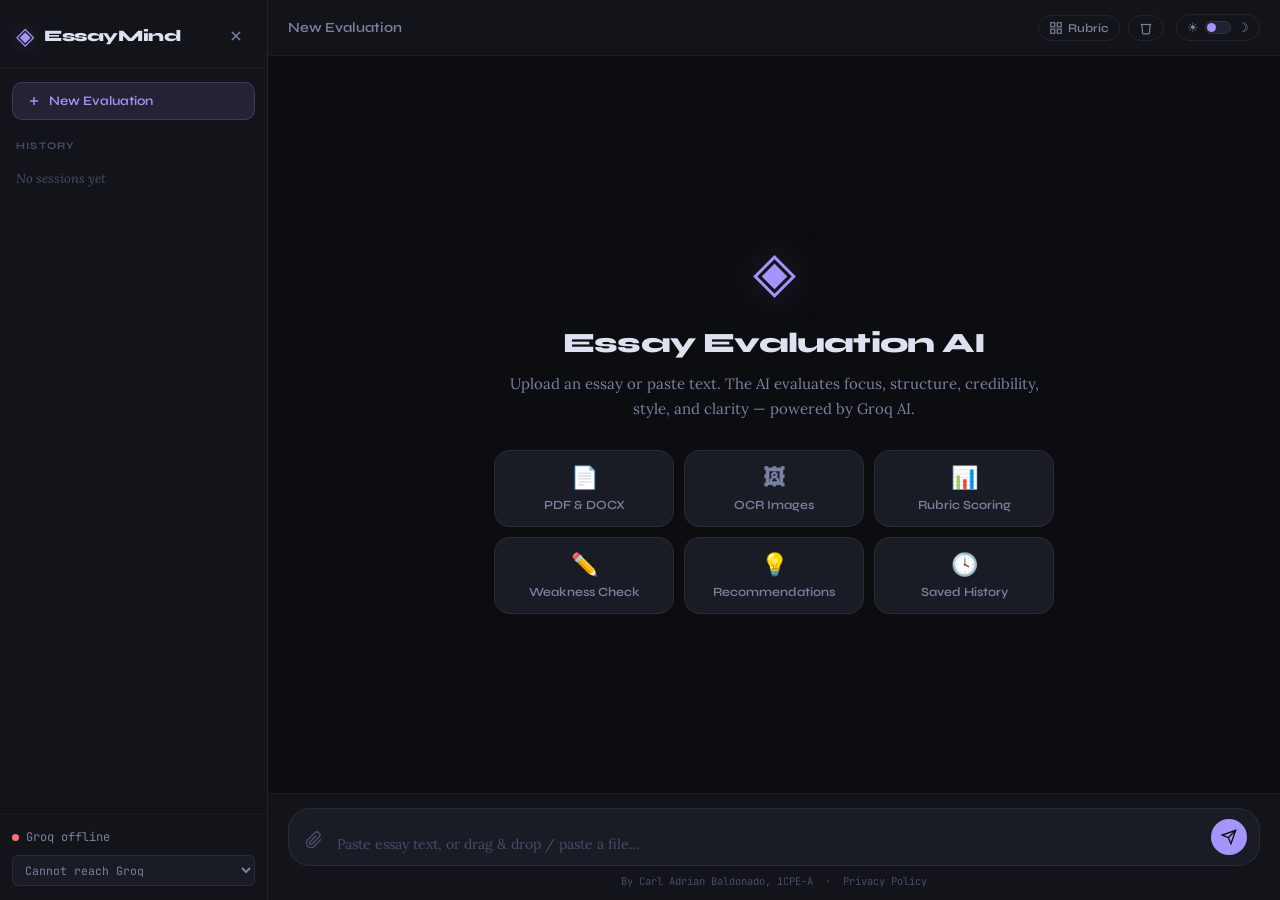
==== commit b6b236c8: "Fix 400 evaluate error + add Privacy Policy page" ====
--- a/templates/index.html
+++ b/templates/index.html
@@ -111,7 +111,7 @@
         <svg width="16" height="16" viewBox="0 0 24 24" fill="none" stroke="currentColor" stroke-width="2"><line x1="22" y1="2" x2="11" y2="13"/><polygon points="22 2 15 22 11 13 2 9 22 2"/></svg>
       </button>
     </div>
-    <p class="input-hint">By Carl Adrian Baldonado, 1CPE-A</p>
+    <p class="input-hint">By Carl Adrian Baldonado, 1CPE-A &nbsp;·&nbsp; <a href="/privacy" target="_blank" style="color:var(--tx-3);text-decoration:none;" onmouseover="this.style.color='var(--ac)'" onmouseout="this.style.color='var(--tx-3)'">Privacy Policy</a></p>
   </div>
 </main>
 
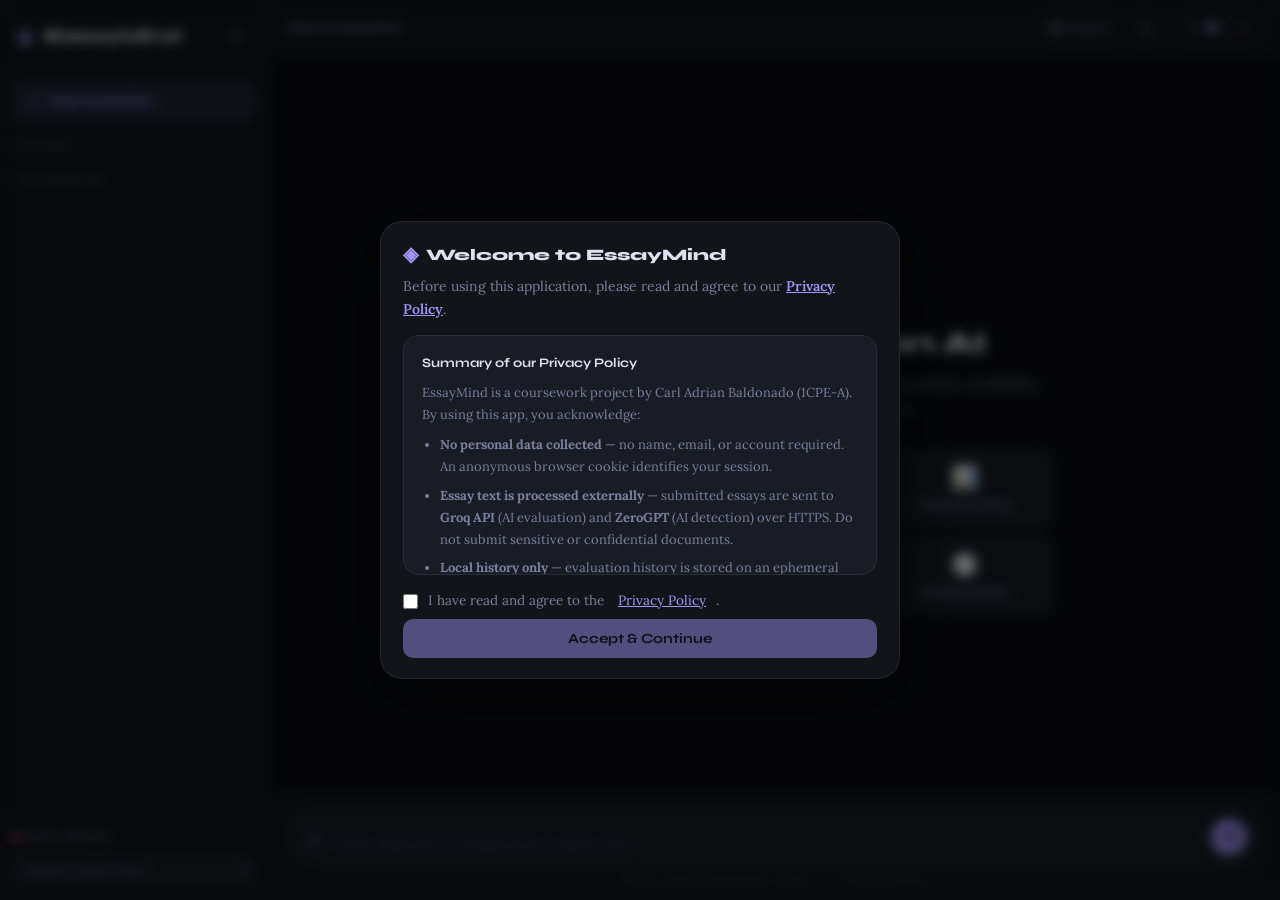
==== commit 3a59fd6f: "Add privacy consent modal + better 400 error logging" ====
--- a/templates/index.html
+++ b/templates/index.html
@@ -154,6 +154,47 @@
 
 <div class="mob-overlay" id="mobOverlay"></div>
 
+<!-- ── PRIVACY CONSENT MODAL ────────────────────────────────────────────── -->
+<div class="modal-bg" id="privacyModal" style="display:none;z-index:2000;">
+  <div class="modal" style="max-width:520px;">
+    <div class="modal-head" style="border-bottom:none;padding-bottom:4px;">
+      <h3 style="display:flex;align-items:center;gap:8px;">
+        <span style="color:var(--ac);font-size:20px;">◈</span> Welcome to EssayMind
+      </h3>
+    </div>
+    <div style="padding:4px 22px 0;">
+      <p style="font-size:14px;color:var(--tx-2);line-height:1.65;margin-bottom:14px;">
+        Before using this application, please read and agree to our
+        <a href="/privacy" target="_blank" style="color:var(--ac);font-weight:600;">Privacy Policy</a>.
+      </p>
+      <div style="background:var(--bg-e);border:1px solid var(--br);border-radius:var(--r-lg);padding:16px 18px;font-size:13px;color:var(--tx-2);line-height:1.7;max-height:240px;overflow-y:auto;">
+        <strong style="color:var(--tx);font-family:var(--font-display);display:block;margin-bottom:8px;">Summary of our Privacy Policy</strong>
+        <p style="margin-bottom:8px;">EssayMind is a coursework project by Carl Adrian Baldonado (1CPE-A). By using this app, you acknowledge:</p>
+        <ul style="padding-left:18px;margin:0;display:flex;flex-direction:column;gap:6px;">
+          <li><strong>No personal data collected</strong> — no name, email, or account required. An anonymous browser cookie identifies your session.</li>
+          <li><strong>Essay text is processed externally</strong> — submitted essays are sent to <strong>Groq API</strong> (AI evaluation) and <strong>ZeroGPT</strong> (AI detection) over HTTPS. Do not submit sensitive or confidential documents.</li>
+          <li><strong>Local history only</strong> — evaluation history is stored on an ephemeral server and may be lost on restart. Local preferences are saved in your browser.</li>
+          <li><strong>You can delete your sessions</strong> — use the trash icon in the sidebar at any time.</li>
+          <li><strong>No passwords or API keys</strong> are ever collected from you.</li>
+        </ul>
+        <p style="margin-top:10px;">
+          For the full policy, visit <a href="/privacy" target="_blank" style="color:var(--ac);">essaymind/privacy</a>.
+          Contact: <a href="mailto:baldonadocarl12345@gmail.com" style="color:var(--ac);">baldonadocarl12345@gmail.com</a>
+        </p>
+      </div>
+    </div>
+    <div style="padding:16px 22px 20px;display:flex;flex-direction:column;gap:10px;">
+      <label style="display:flex;align-items:flex-start;gap:10px;cursor:pointer;font-size:13.5px;color:var(--tx-2);">
+        <input type="checkbox" id="privacyCheck" style="margin-top:3px;accent-color:var(--ac);width:15px;height:15px;flex-shrink:0;" />
+        I have read and agree to the <a href="/privacy" target="_blank" style="color:var(--ac);margin-left:4px;">Privacy Policy</a>.
+      </label>
+      <button id="privacyAccept" class="btn-primary" disabled style="width:100%;padding:11px;font-size:14px;opacity:0.45;transition:opacity .2s;">
+        Accept &amp; Continue
+      </button>
+    </div>
+  </div>
+</div>
+
 <div class="drop-overlay" id="dropOverlay">
   <div class="drop-overlay-inner">
     <div class="drop-icon">⬆</div>
@@ -178,5 +219,33 @@
 </div>
 
 <script src="/static/js/app.js?v=9"></script>
+<script>
+  // ── Privacy consent gate ──────────────────────────────────────
+  (function(){
+    const CONSENT_KEY = "essaymind_privacy_v1";
+    const modal   = document.getElementById("privacyModal");
+    const check   = document.getElementById("privacyCheck");
+    const accept  = document.getElementById("privacyAccept");
+
+    // Enable/disable Accept button based on checkbox
+    check.addEventListener("change", function(){
+      accept.disabled = !this.checked;
+      accept.style.opacity = this.checked ? "1" : "0.45";
+    });
+
+    accept.addEventListener("click", function(){
+      if (!check.checked) return;
+      try { localStorage.setItem(CONSENT_KEY, "1"); } catch(e){}
+      modal.style.display = "none";
+    });
+
+    // Show modal if user hasn't consented yet
+    let consented = false;
+    try { consented = localStorage.getItem(CONSENT_KEY) === "1"; } catch(e){}
+    if (!consented) {
+      modal.style.display = "flex";
+    }
+  })();
+</script>
 </body>
 </html>
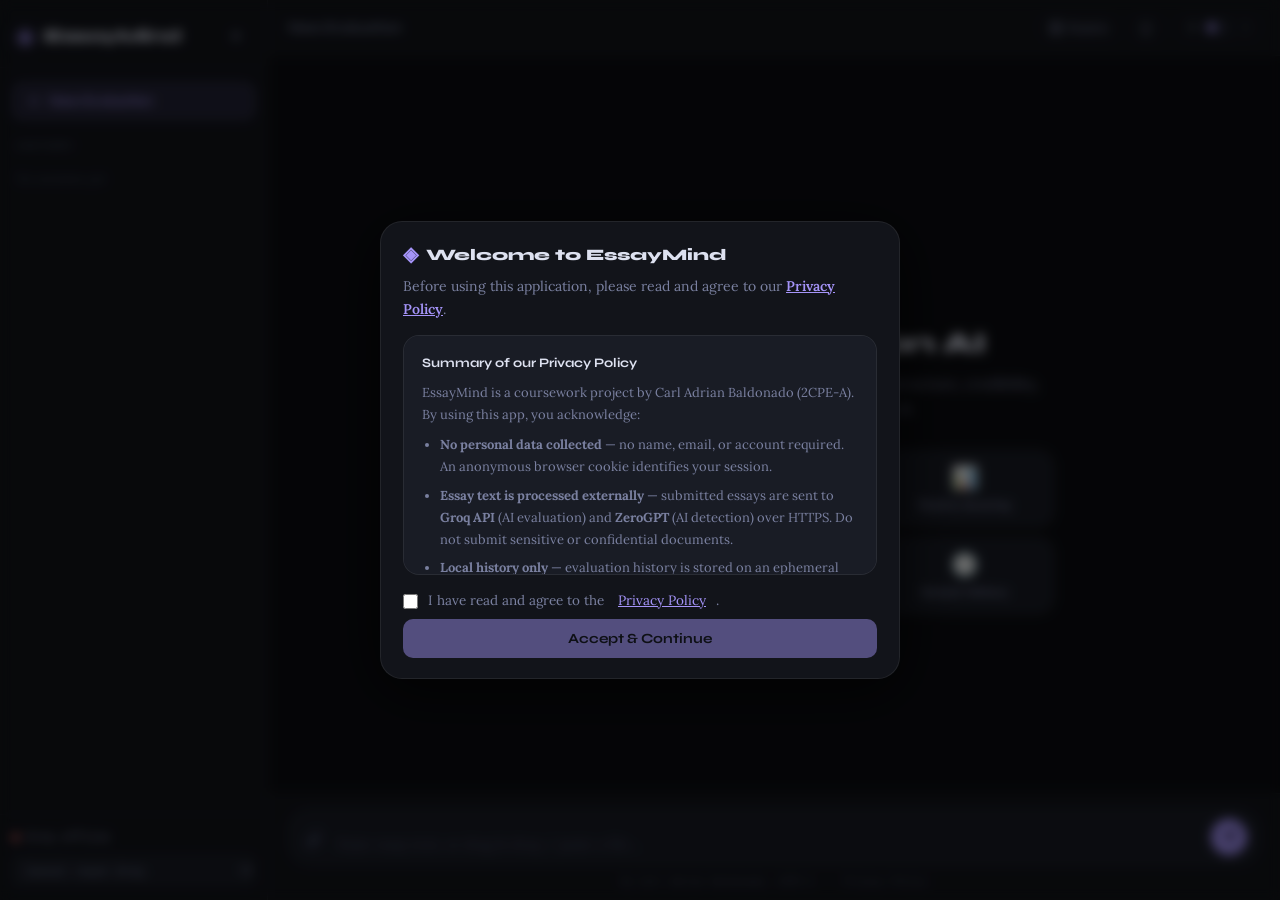
==== commit b1e9e9ca: "Fix 400 error (null session_id), update class to 2CPE-A, add privacy consent modal" ====
--- a/templates/index.html
+++ b/templates/index.html
@@ -111,7 +111,7 @@
         <svg width="16" height="16" viewBox="0 0 24 24" fill="none" stroke="currentColor" stroke-width="2"><line x1="22" y1="2" x2="11" y2="13"/><polygon points="22 2 15 22 11 13 2 9 22 2"/></svg>
       </button>
     </div>
-    <p class="input-hint">By Carl Adrian Baldonado, 1CPE-A &nbsp;·&nbsp; <a href="/privacy" target="_blank" style="color:var(--tx-3);text-decoration:none;" onmouseover="this.style.color='var(--ac)'" onmouseout="this.style.color='var(--tx-3)'">Privacy Policy</a></p>
+    <p class="input-hint">By Carl Adrian Baldonado, 2CPE-A &nbsp;·&nbsp; <a href="/privacy" target="_blank" style="color:var(--tx-3);text-decoration:none;" onmouseover="this.style.color='var(--ac)'" onmouseout="this.style.color='var(--tx-3)'">Privacy Policy</a></p>
   </div>
 </main>
 
@@ -169,7 +169,7 @@
       </p>
       <div style="background:var(--bg-e);border:1px solid var(--br);border-radius:var(--r-lg);padding:16px 18px;font-size:13px;color:var(--tx-2);line-height:1.7;max-height:240px;overflow-y:auto;">
         <strong style="color:var(--tx);font-family:var(--font-display);display:block;margin-bottom:8px;">Summary of our Privacy Policy</strong>
-        <p style="margin-bottom:8px;">EssayMind is a coursework project by Carl Adrian Baldonado (1CPE-A). By using this app, you acknowledge:</p>
+        <p style="margin-bottom:8px;">EssayMind is a coursework project by Carl Adrian Baldonado (2CPE-A). By using this app, you acknowledge:</p>
         <ul style="padding-left:18px;margin:0;display:flex;flex-direction:column;gap:6px;">
           <li><strong>No personal data collected</strong> — no name, email, or account required. An anonymous browser cookie identifies your session.</li>
           <li><strong>Essay text is processed externally</strong> — submitted essays are sent to <strong>Groq API</strong> (AI evaluation) and <strong>ZeroGPT</strong> (AI detection) over HTTPS. Do not submit sensitive or confidential documents.</li>
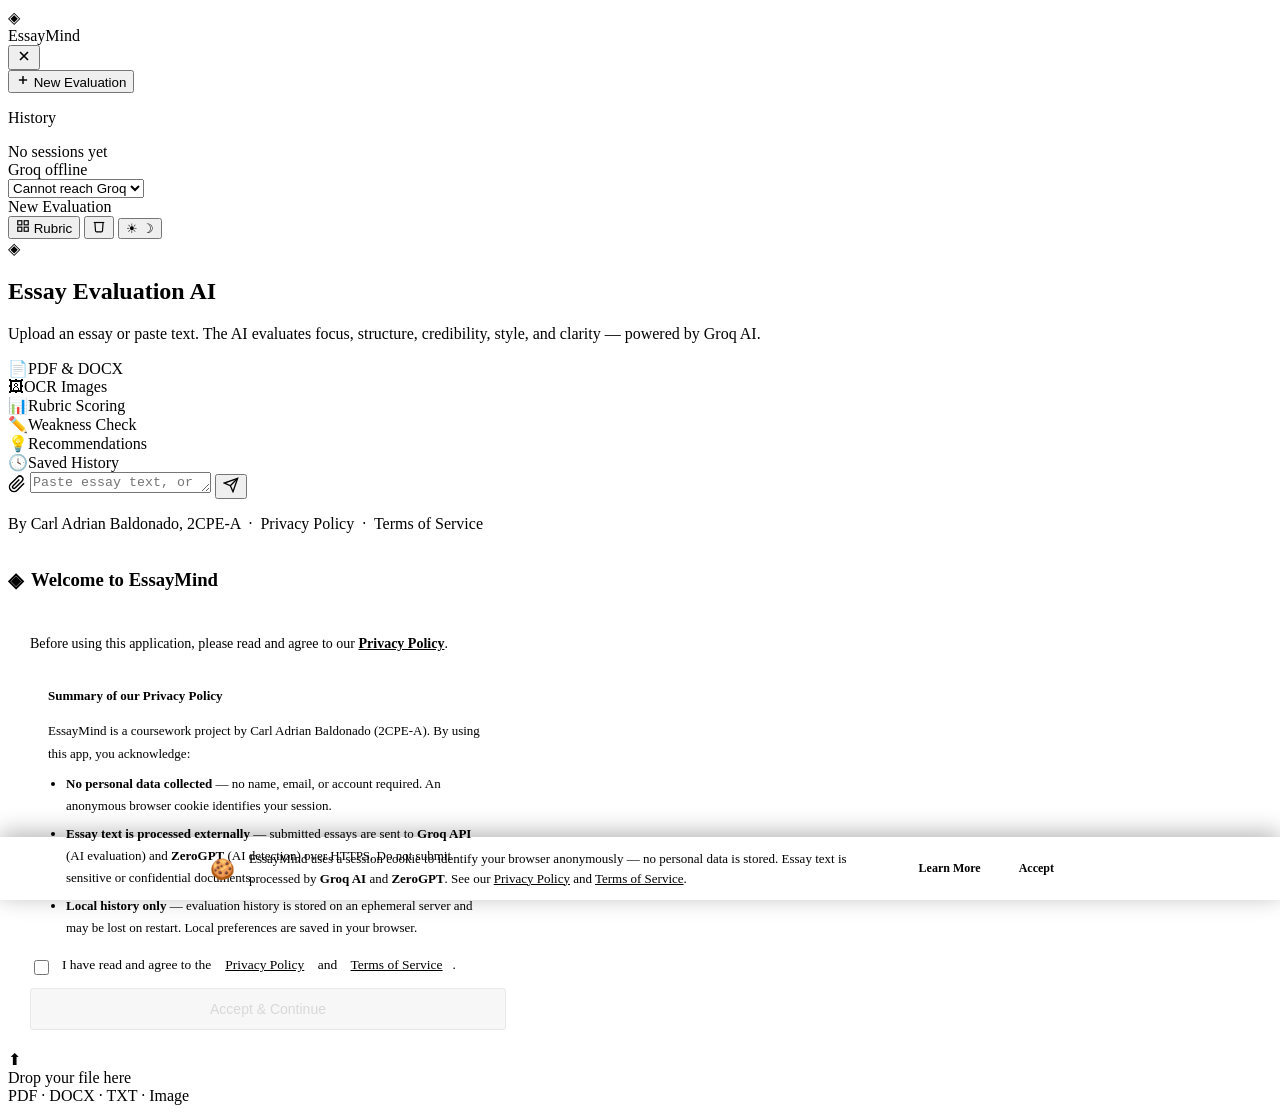
==== commit fe28ab5d: "Add ToS, cookie banner, accessibility, business details (#2-16 compliance)" ====
--- a/templates/index.html
+++ b/templates/index.html
@@ -9,6 +9,7 @@
   <meta name="apple-mobile-web-app-title" content="EssayMind" />
   <meta name="theme-color" content="#0c0d11" />
   <title>EssayMind — AI Essay Evaluator</title>
+  <link rel="icon" type="image/svg+xml" href="data:image/svg+xml,%3Csvg xmlns='http://www.w3.org/2000/svg' viewBox='0 0 32 32'%3E%3Crect width='32' height='32' rx='8' fill='%230c0d11'/%3E%3Ctext x='16' y='23' font-size='20' text-anchor='middle' fill='%23a594f9'%3E◈%3C/text%3E%3C/svg%3E" />
   <link rel="preconnect" href="https://fonts.googleapis.com" />
   <link href="https://fonts.googleapis.com/css2?family=Syne:wght@400;600;700;800&family=Lora:ital,wght@0,400;0,500;0,600;1,400&family=JetBrains+Mono:wght@300;400;500&display=swap" rel="stylesheet" />
   <link rel="stylesheet" href="/static/css/styles.css?v=9" />
@@ -16,7 +17,7 @@
 <body>
 
 <!-- ── SIDEBAR ─────────────────────────────────────────────────────────── -->
-<aside class="sidebar" id="sidebar">
+<aside class="sidebar" id="sidebar" role="complementary" aria-label="Session history and settings">
   <div class="sidebar-head">
     <div class="logo">
       <div class="logo-mark">◈</div>
@@ -53,10 +54,10 @@
 </aside>
 
 <!-- ── MAIN ────────────────────────────────────────────────────────────── -->
-<main class="main" id="main">
+<main class="main" id="main" role="main">
 
   <!-- Topbar -->
-  <header class="topbar">
+  <header class="topbar" role="banner">
     <button class="icon-btn" id="openSidebar" title="Open sidebar" style="display:none;">
       <svg width="18" height="18" viewBox="0 0 24 24" fill="none" stroke="currentColor" stroke-width="2"><line x1="3" y1="12" x2="21" y2="12"/><line x1="3" y1="6" x2="21" y2="6"/><line x1="3" y1="18" x2="21" y2="18"/></svg>
     </button>
@@ -79,19 +80,19 @@
   </header>
 
   <!-- Chat / Welcome area -->
-  <div class="chat-area" id="chatArea">
+  <div class="chat-area" id="chatArea" role="log" aria-live="polite" aria-label="Essay evaluation conversation">
     <div class="welcome" id="welcomeScreen">
       <div class="welcome-inner">
         <div class="welcome-glyph">◈</div>
         <h2 class="welcome-h">Essay Evaluation AI</h2>
         <p class="welcome-p">Upload an essay or paste text. The AI evaluates focus, structure, credibility, style, and clarity — powered by Groq AI.</p>
         <div class="feature-grid">
-          <div class="feat"><span>📄</span><span>PDF & DOCX</span></div>
-          <div class="feat"><span>🖼</span><span>OCR Images</span></div>
-          <div class="feat"><span>📊</span><span>Rubric Scoring</span></div>
-          <div class="feat"><span>✏️</span><span>Weakness Check</span></div>
-          <div class="feat"><span>💡</span><span>Recommendations</span></div>
-          <div class="feat"><span>🕓</span><span>Saved History</span></div>
+          <div class="feat" role="listitem"><span aria-hidden="true">📄</span><span>PDF &amp; DOCX</span></div>
+          <div class="feat" role="listitem"><span aria-hidden="true">🖼</span><span>OCR Images</span></div>
+          <div class="feat" role="listitem"><span aria-hidden="true">📊</span><span>Rubric Scoring</span></div>
+          <div class="feat" role="listitem"><span aria-hidden="true">✏️</span><span>Weakness Check</span></div>
+          <div class="feat" role="listitem"><span aria-hidden="true">💡</span><span>Recommendations</span></div>
+          <div class="feat" role="listitem"><span aria-hidden="true">🕓</span><span>Saved History</span></div>
         </div>
       </div>
     </div>
@@ -106,12 +107,17 @@
         <input type="file" id="fileInput" accept=".pdf,.docx,.txt,.png,.jpg,.jpeg,.webp,.bmp" style="display:none;" />
         <svg width="18" height="18" viewBox="0 0 24 24" fill="none" stroke="currentColor" stroke-width="2"><path d="M21.44 11.05l-9.19 9.19a6 6 0 0 1-8.49-8.49l9.19-9.19a4 4 0 0 1 5.66 5.66l-9.2 9.19a2 2 0 0 1-2.83-2.83l8.49-8.48"/></svg>
       </label>
-      <textarea id="chatInput" class="chat-input" rows="1" placeholder="Paste essay text, or drag & drop / paste a file…"></textarea>
-      <button class="send-btn" id="sendBtn" title="Evaluate">
+      <textarea id="chatInput" class="chat-input" rows="1" placeholder="Paste essay text, or drag & drop / paste a file…" aria-label="Essay text input" aria-multiline="true"></textarea>
+      <button class="send-btn" id="sendBtn" title="Evaluate essay" aria-label="Submit essay for evaluation">
         <svg width="16" height="16" viewBox="0 0 24 24" fill="none" stroke="currentColor" stroke-width="2"><line x1="22" y1="2" x2="11" y2="13"/><polygon points="22 2 15 22 11 13 2 9 22 2"/></svg>
       </button>
     </div>
-    <p class="input-hint">By Carl Adrian Baldonado, 2CPE-A &nbsp;·&nbsp; <a href="/privacy" target="_blank" style="color:var(--tx-3);text-decoration:none;" onmouseover="this.style.color='var(--ac)'" onmouseout="this.style.color='var(--tx-3)'">Privacy Policy</a></p>
+    <p class="input-hint">
+      By Carl Adrian Baldonado, 2CPE-A &nbsp;·&nbsp;
+      <a href="/privacy" target="_blank" style="color:var(--tx-3);text-decoration:none;" onmouseover="this.style.color='var(--ac)'" onmouseout="this.style.color='var(--tx-3)'">Privacy Policy</a>
+      &nbsp;·&nbsp;
+      <a href="/terms" target="_blank" style="color:var(--tx-3);text-decoration:none;" onmouseover="this.style.color='var(--ac)'" onmouseout="this.style.color='var(--tx-3)'">Terms of Service</a>
+    </p>
   </div>
 </main>
 
@@ -185,8 +191,11 @@
     </div>
     <div style="padding:16px 22px 20px;display:flex;flex-direction:column;gap:10px;">
       <label style="display:flex;align-items:flex-start;gap:10px;cursor:pointer;font-size:13.5px;color:var(--tx-2);">
-        <input type="checkbox" id="privacyCheck" style="margin-top:3px;accent-color:var(--ac);width:15px;height:15px;flex-shrink:0;" />
-        I have read and agree to the <a href="/privacy" target="_blank" style="color:var(--ac);margin-left:4px;">Privacy Policy</a>.
+        <input type="checkbox" id="privacyCheck" style="margin-top:3px;accent-color:var(--ac);width:15px;height:15px;flex-shrink:0;" aria-required="true" />
+        I have read and agree to the
+        <a href="/privacy" target="_blank" style="color:var(--ac);margin-left:4px;">Privacy Policy</a>
+        &nbsp;and&nbsp;
+        <a href="/terms" target="_blank" style="color:var(--ac);">Terms of Service</a>.
       </label>
       <button id="privacyAccept" class="btn-primary" disabled style="width:100%;padding:11px;font-size:14px;opacity:0.45;transition:opacity .2s;">
         Accept &amp; Continue
@@ -218,8 +227,40 @@
   </div>
 </div>
 
+<!-- ── COOKIE CONSENT BANNER ───────────────────────────────────────────── -->
+<div id="cookieBanner" role="dialog" aria-label="Cookie consent" aria-live="polite" style="display:none;position:fixed;bottom:0;left:0;right:0;z-index:3000;padding:12px 16px;background:var(--bg-s);border-top:1px solid var(--br);box-shadow:0 -4px 24px rgba(0,0,0,.3);">
+  <div style="max-width:860px;margin:0 auto;display:flex;align-items:center;gap:14px;flex-wrap:wrap;">
+    <span style="font-size:20px;" aria-hidden="true">🍪</span>
+    <p style="flex:1;min-width:200px;font-size:13px;color:var(--tx-2);line-height:1.5;margin:0;">
+      EssayMind uses a session cookie to identify your browser anonymously — no personal data is stored.
+      Essay text is processed by <strong style="color:var(--tx);">Groq AI</strong> and <strong style="color:var(--tx);">ZeroGPT</strong>.
+      See our <a href="/privacy" target="_blank" style="color:var(--ac);">Privacy Policy</a> and
+      <a href="/terms" target="_blank" style="color:var(--ac);">Terms of Service</a>.
+    </p>
+    <div style="display:flex;gap:8px;flex-shrink:0;">
+      <a href="/privacy" target="_blank" style="padding:7px 14px;background:none;border:1px solid var(--br);border-radius:var(--r-md);color:var(--tx-2);font-family:var(--font-display);font-weight:600;font-size:12px;text-decoration:none;white-space:nowrap;">Learn More</a>
+      <button id="cookieAccept" style="padding:7px 16px;background:var(--ac);border:none;border-radius:var(--r-md);color:var(--tx-inv);font-family:var(--font-display);font-weight:700;font-size:12px;cursor:pointer;white-space:nowrap;">Accept</button>
+    </div>
+  </div>
+</div>
+
 <script src="/static/js/app.js?v=9"></script>
 <script>
+  // ── Privacy consent gate ──────────────────────────────────────
+  // ── Cookie consent banner ─────────────────────────────────────
+  (function(){
+    const COOKIE_KEY = "essaymind_cookie_v1";
+    const banner = document.getElementById("cookieBanner");
+    const accept = document.getElementById("cookieAccept");
+    let accepted = false;
+    try { accepted = localStorage.getItem(COOKIE_KEY) === "1"; } catch(e){}
+    if (!accepted) banner.style.display = "block";
+    accept.addEventListener("click", function(){
+      try { localStorage.setItem(COOKIE_KEY, "1"); } catch(e){}
+      banner.style.display = "none";
+    });
+  })();
+
   // ── Privacy consent gate ──────────────────────────────────────
   (function(){
     const CONSENT_KEY = "essaymind_privacy_v1";
